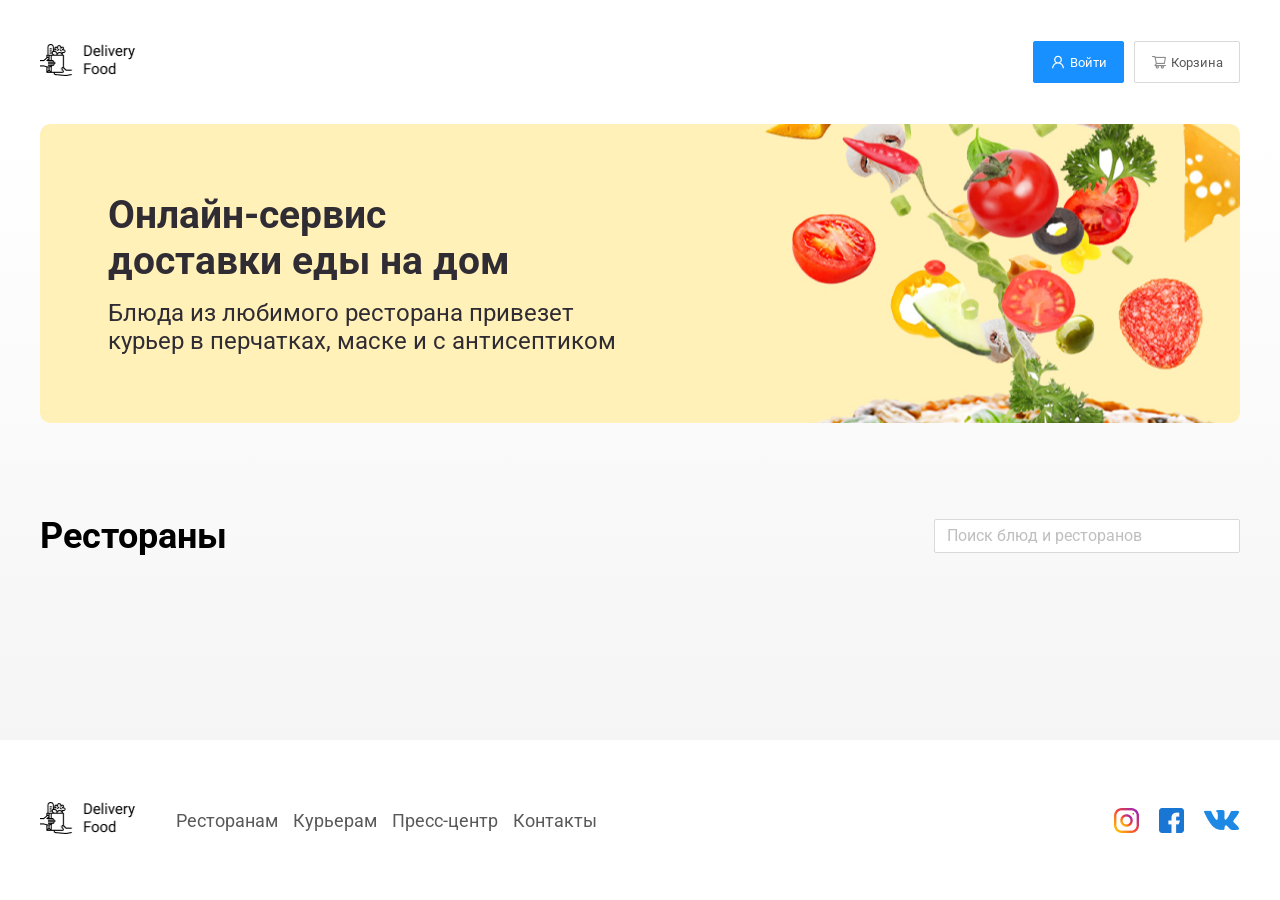
==== index.html @ e1105d30 "Initial commit" ====
<!DOCTYPE html>
<html lang="en">
<head>
    <meta charset="UTF-8">
    <meta name="viewport" content="width=device-width, initial-scale=1.0">
    <link rel="preconnect" href="https://fonts.googleapis.com">
    <link rel="preconnect" href="https://fonts.gstatic.com" crossorigin>
    <link href="https://fonts.googleapis.com/css2?family=Roboto:ital,wght@0,100..900;1,100..900&display=swap" rel="stylesheet">
    <link rel="stylesheet" href="style.css">
    <title>Delivery Food</title>
</head>
<body>
    <div class="page-wrapper">
        <header class="header">
            <div class="container">
                <div class="header-box">
                    <div class="header-logo logo">
                        <img src="./images/logo.png" alt="logo">
                    </div>
                    <div class="header-controls">
                        <button class="btn btn-primary">
                            <img src="./images/icons/user.png" alt="user">
                            Войти
                        </button>
                        <button class="btn btn-outline">
                            <img src="./images/icons/shopping-cart.png" alt="shopping-cart">
                            Корзина
                        </button>
                    </div>
                </div>
            </div>
        </header>
        <main class="main">
            <section class="banner">
                <div class="container">
                    <div class="banner-item">
                        <h2 class="banner-item-title">
                            Онлайн-сервис доставки еды на дом 
                        </h2>
                        <p class="banner-item-subtitle">
                            Блюда из любимого ресторана привезет курьер в перчатках, маске и с антисептиком
                        </p>
                    </div>
                </div>
            </section>

            <section class="products">
                <div class="container">
                    <div class="products-header">
                        <h3 class="products-header-title">
                            Рестораны
                        </h3>
                        <input 
                        type="text" 
                        class="products-header-search"
                        placeholder="Поиск блюд и ресторанов">
                    </div>
                </div>
            </section>
        </main>
        <footer class="footer">
            <div class="container">
                <div class="footer-box">
                    <div class="footer-logo logo">
                        <img src="./images/logo.png" alt="logo">
                    </div>
                    <div class="footer-nav">
                        <ul>
                            <li>Ресторанам </li>
                            <li>Курьерам</li>
                            <li>Пресс-центр</li>
                            <li>Контакты</li>
                        </ul>
                    </div>
                    <div class="footer-social">
                        <img src="./images/social/Instagram.png" alt="INST">
                        <img src="./images/social/Facebook.png" alt="FB">
                        <img src="./images/social/VK.png" alt="VK">
                    </div>
                </div>
            </div>
        </footer>
    </div>
</body>
</html>
---- style.css ----
* {
    box-sizing: border-box;
    font-family: Roboto;
    font-style: normal;
    line-height: normal;
}

body {
    margin: 0;
    padding: 0;
}

.page-wrapper {
    display: flex;
    flex-direction: column;
    min-height: 100vh;
}

.container {
    width: 100%;
    max-width: 1230px;
    height: 100%;
    margin: 0 auto;
    padding: 0 15px;
}

.btn {
    display: flex;
    padding: 8px 16px;
    align-items: center;
    gap: 4px;
    outline: none;
}

.btn-primary {
    border-radius: 2px;
    background: #1890FF;
    border: 1px solid #1890FF;
    color: #FFF;
}

.btn-outline {
    border-radius: 2px;
    border: 1px solid #D9D9D9;
    background: #FFF;
    box-shadow: 0px 0px 2px 0px rgba(0, 0, 0, 0.00);
    color: #595959;
}

.logo {
    max-width: 100px;
}

.logo img {
    width: 100%;
}


.header {
    min-height: 124px;
    display: flex;
    align-items: center;
}

.header-box {
    height: 100%;
    display: flex;
    align-items: center;
    justify-content: space-between;
}

.header-controls {
    display: flex;
    align-items: center;
    justify-content: flex-end;
    gap: 10px;
}

.main {
    flex-grow: 1;
    background: linear-gradient(180deg, rgba(245, 245, 245, 0.00) 1.04%, #F5F5F5 100%);

}

.banner {
    margin-bottom: 56px;
}

.banner-item {
    background-image: url(./images/banners/banner.jpg);
    background-repeat: no-repeat;
    background-size: cover;
    background-position: center right;
    padding: 68px;
    border-radius: 10px;
}

.banner-item-title {
    color: #302C34;
    font-weight: 700;
    font-size: 39px;
    max-width: 460px;
    margin: 0 0 15px;
}

.banner-item-subtitle {
    color: #302C34;
    font-weight: 400;
    font-size: 24px;
    max-width: 50%;
    margin: 0;
}

.products {

}

.products-header {
    display: flex;
    align-items: center;
    justify-content: space-between;
}

.products-header-title {
    color: #000;
    font-size: 36px;
    font-weight: 700;
}

.products-header-search {
    border-radius: 2px;
    border: 1px solid #D9D9D9;
    background: #FFF;
    min-width: 306px;
    height: 34px;
    padding: 5px 12px;
}

.products-header-search:focus {
    outline: none;
    border: 1px solid #D9D9D9;
}

.products-header-search::placeholder {
    color: #BFBFBF;
    font-size: 16px;
    font-weight: 400;
    line-height: 24px;
}

.footer {
    min-height: 156px;
    display: flex;
    align-items: center;
    padding: 60px 0;
}

.footer-box {
    height: 100%;
    display: flex;
    align-items: center;
    justify-content: space-between;
    gap: 36px;
    flex-wrap: wrap;
}

.footer-nav {
    flex-grow: 1;
}

.footer-nav ul {
    display: flex;
    align-items: center;
    list-style: none;
    padding: 0;
    margin: 0;
    gap: 15px;
}

.footer-nav ul li {
    color: #595959;
    font-size: 18px;
    font-weight: 400;
}

.footer-social {
    display: flex;
    align-items: center;
    justify-content: flex-end;
    gap: 20px;
}


@media (max-width: 991px) {
    .banner-item-title {
        max-width: 100%;
    }

    .banner-item-subtitle {
        max-width: 100%;
    }
}
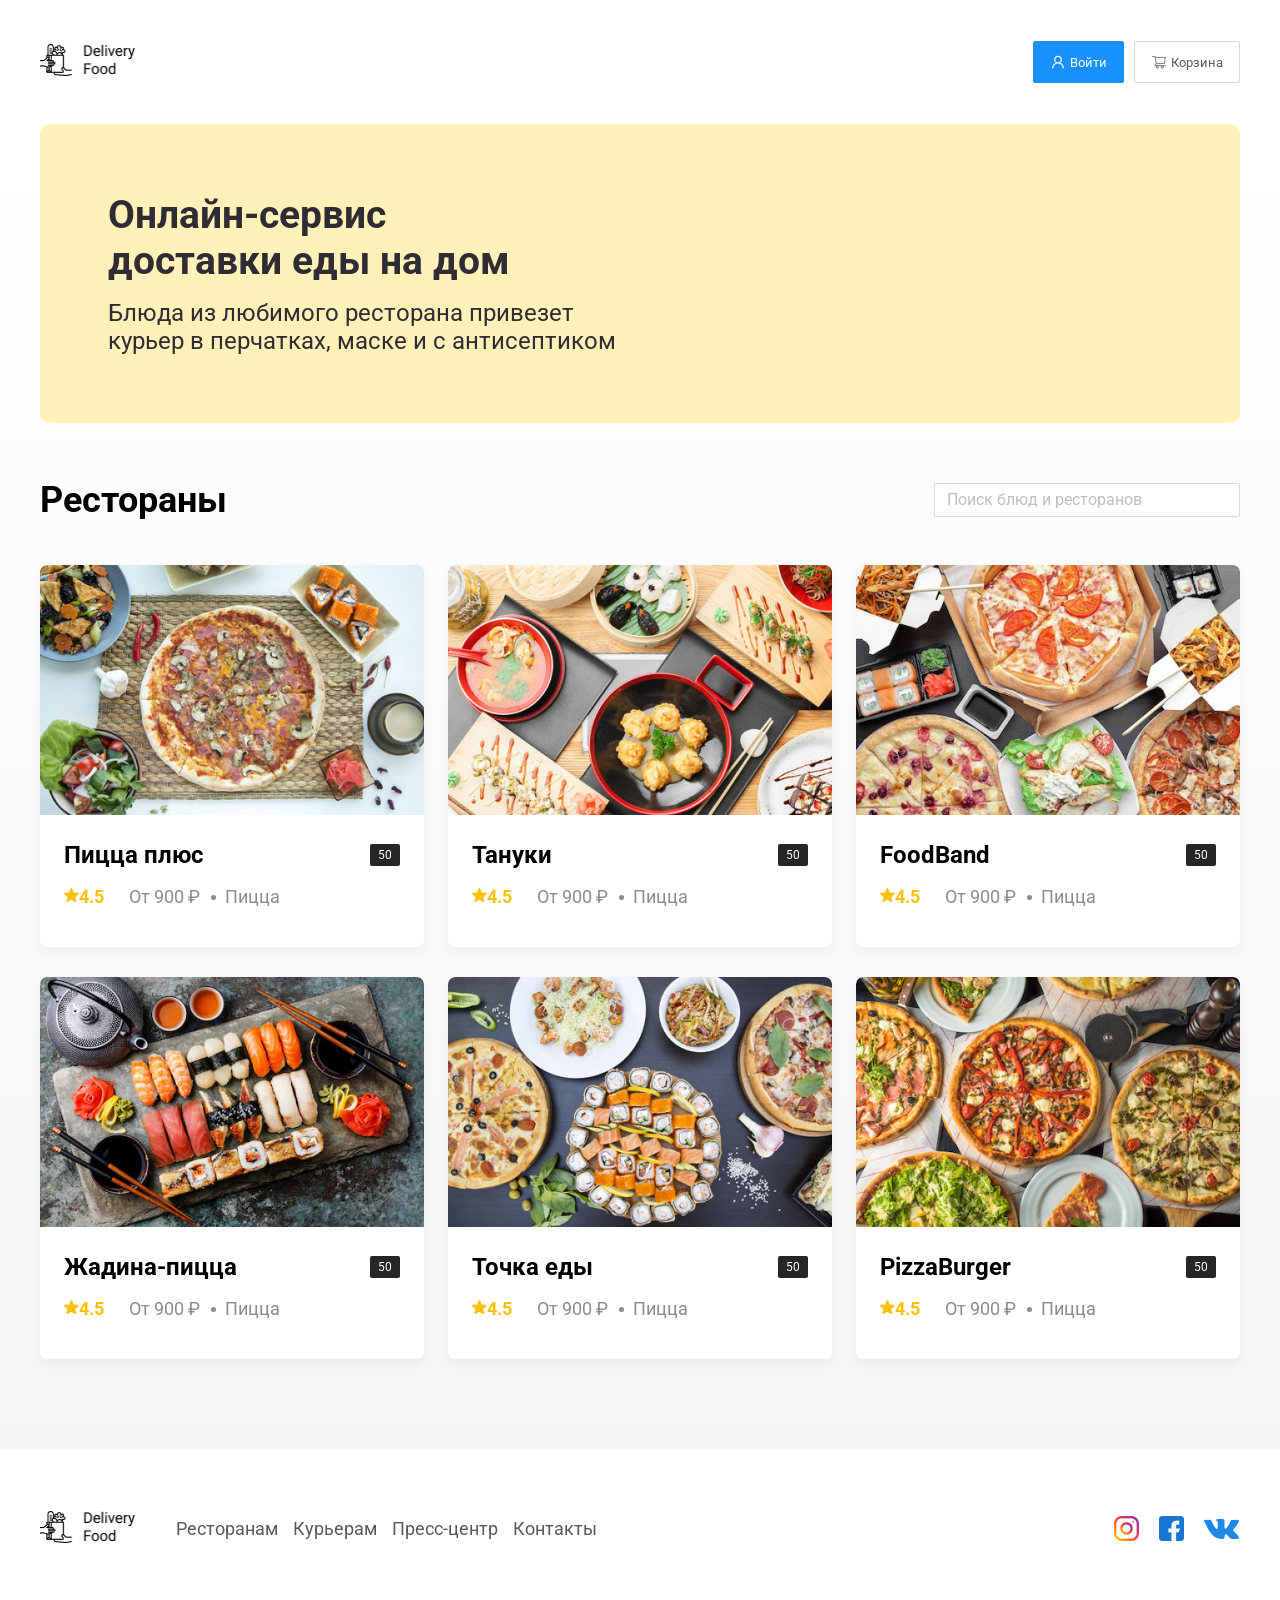
==== commit 2436e909: "added js code" ====
--- a/index.html
+++ b/index.html
@@ -1,28 +1,33 @@
 <!DOCTYPE html>
 <html lang="en">
+
 <head>
     <meta charset="UTF-8">
     <meta name="viewport" content="width=device-width, initial-scale=1.0">
     <link rel="preconnect" href="https://fonts.googleapis.com">
     <link rel="preconnect" href="https://fonts.gstatic.com" crossorigin>
-    <link href="https://fonts.googleapis.com/css2?family=Roboto:ital,wght@0,100..900;1,100..900&display=swap" rel="stylesheet">
-    <link rel="stylesheet" href="style.css">
+    <link href="https://fonts.googleapis.com/css2?family=Roboto:ital,wght@0,100..900;1,100..900&display=swap"
+        rel="stylesheet">
+    <link rel="stylesheet" href="./css/style.css">
+    <script src="./script/index.js" defer></script>
+    </script>
     <title>Delivery Food</title>
 </head>
+
 <body>
     <div class="page-wrapper">
         <header class="header">
             <div class="container">
                 <div class="header-box">
-                    <div class="header-logo logo">
+                    <a href="./index.html" class="header-logo logo">
                         <img src="./images/logo.png" alt="logo">
-                    </div>
+                    </a>
                     <div class="header-controls">
                         <button class="btn btn-primary">
                             <img src="./images/icons/user.png" alt="user">
                             Войти
                         </button>
-                        <button class="btn btn-outline">
+                        <button class="btn btn-outline" id="card-button">
                             <img src="./images/icons/shopping-cart.png" alt="shopping-cart">
                             Корзина
                         </button>
@@ -35,7 +40,7 @@
                 <div class="container">
                     <div class="banner-item">
                         <h2 class="banner-item-title">
-                            Онлайн-сервис доставки еды на дом 
+                            Онлайн-сервис доставки еды на дом
                         </h2>
                         <p class="banner-item-subtitle">
                             Блюда из любимого ресторана привезет курьер в перчатках, маске и с антисептиком
@@ -50,20 +55,217 @@
                         <h3 class="products-header-title">
                             Рестораны
                         </h3>
-                        <input 
-                        type="text" 
-                        class="products-header-search"
-                        placeholder="Поиск блюд и ресторанов">
-                    </div>
+                        <input type="text" class="products-header-search" placeholder="Поиск блюд и ресторанов">
+                    </div>
+
+                    <div class="products-wrapper" id="rests-container">
+                        <a href="./goods.html" class="products-card">
+                            <div class="products-card__image">
+                                <img src="./images/restaurants/pizza plus.jpg" alt="pizza_plus">
+                            </div>
+                            <div class="products-card__description">
+                                <div class="products-card__description-row">
+                                    <h4 class="products-card__description-title">Пицца плюс</h4>
+                                    <div class="products-card__description-badge">50 мин</div>
+
+                                </div>
+                                <div class="products-card__description-row">
+                                    <div class="products-card__description-info">
+                                        <div class="products-card__description-info-rating">
+                                            <img src="./images/icons/star.svg" alt="star">4.5
+                                        </div>
+                                        <div class="products-card__description-info-price">От 900 ₽</div>
+                                        <div class="products-card__description-info-group">Пицца</div>
+                                    </div>
+
+                                </div>
+                            </div>
+                        </a>
+
+                        <a href="./goods.html" class="products-card">
+                            <div class="products-card__image">
+                                <img src="./images/restaurants/tanuki.jpg" alt="tanuki">
+                            </div>
+                            <div class="products-card__description">
+                                <div class="products-card__description-row">
+                                    <h4 class="products-card__description-title">Тануки</h4>
+                                    <div class="products-card__description-badge">50 мин</div>
+
+                                </div>
+                                <div class="products-card__description-row">
+                                    <div class="products-card__description-info">
+                                        <div class="products-card__description-info-rating">
+                                            <img src="./images/icons/star.svg" alt="star">4.5
+                                        </div>
+                                        <div class="products-card__description-info-price">От 900 ₽</div>
+                                        <div class="products-card__description-info-group">Пицца</div>
+                                    </div>
+
+                                </div>
+                            </div>
+                        </a>
+
+                        <a href="./goods.html" class="products-card">
+                            <div class="products-card__image">
+                                <img src="./images/restaurants/foodband.jpg" alt="food_band">
+                            </div>
+                            <div class="products-card__description">
+                                <div class="products-card__description-row">
+                                    <h4 class="products-card__description-title">FoodBand</h4>
+                                    <div class="products-card__description-badge">50 мин</div>
+
+                                </div>
+                                <div class="products-card__description-row">
+                                    <div class="products-card__description-info">
+                                        <div class="products-card__description-info-rating">
+                                            <img src="./images/icons/star.svg" alt="star">4.5
+                                        </div>
+                                        <div class="products-card__description-info-price">От 900 ₽</div>
+                                        <div class="products-card__description-info-group">Пицца</div>
+                                    </div>
+
+                                </div>
+                            </div>
+                        </a>
+
+                        <a href="./goods.html" v class="products-card">
+                            <div class="products-card__image">
+                                <img src="./images/restaurants/pizza.jpg" alt="pizza">
+                            </div>
+                            <div class="products-card__description">
+                                <div class="products-card__description-row">
+                                    <h4 class="products-card__description-title">Жадина-пицца</h4>
+                                    <div class="products-card__description-badge">50 мин</div>
+
+                                </div>
+                                <div class="products-card__description-row">
+                                    <div class="products-card__description-info">
+                                        <div class="products-card__description-info-rating">
+                                            <img src="./images/icons/star.svg" alt="star">4.5
+                                        </div>
+                                        <div class="products-card__description-info-price">От 900 ₽</div>
+                                        <div class="products-card__description-info-group">Пицца</div>
+                                    </div>
+
+                                </div>
+                            </div>
+                        </a>
+
+                        <a href="./goods.html" class="products-card">
+                            <div class="products-card__image">
+                                <img src="./images/restaurants/point.jpg" alt="point">
+                            </div>
+                            <div class="products-card__description">
+                                <div class="products-card__description-row">
+                                    <h4 class="products-card__description-title">Точка еды</h4>
+                                    <div class="products-card__description-badge">50 мин</div>
+
+                                </div>
+                                <div class="products-card__description-row">
+                                    <div class="products-card__description-info">
+                                        <div class="products-card__description-info-rating">
+                                            <img src="./images/icons/star.svg" alt="star">4.5
+                                        </div>
+                                        <div class="products-card__description-info-price">От 900 ₽</div>
+                                        <div class="products-card__description-info-group">Пицца</div>
+                                    </div>
+
+                                </div>
+                            </div>
+                        </a>
+
+                        <a href="./goods.html" class="products-card">
+                            <div class="products-card__image">
+                                <img src="./images/restaurants/pizzaburger.jpg" alt="pizzaburger">
+                            </div>
+                            <div class="products-card__description">
+                                <div class="products-card__description-row">
+                                    <h4 class="products-card__description-title">PizzaBurger</h4>
+                                    <div class="products-card__description-badge">50 мин</div>
+
+                                </div>
+                                <div class="products-card__description-row">
+                                    <div class="products-card__description-info">
+                                        <div class="products-card__description-info-rating">
+                                            <img src="./images/icons/star.svg" alt="star">4.5
+                                        </div>
+                                        <div class="products-card__description-info-price">От 900 ₽</div>
+                                        <div class="products-card__description-info-group">Пицца</div>
+                                    </div>
+
+                                </div>
+                            </div>
+                        </a>
+                    </div>
+
                 </div>
             </section>
         </main>
+
+        <div class="card-modal__overlay">
+            <div class="card-modal">
+                <div class="card-modal__header">
+                    <h2 class="card-modal__header-title">Корзина</h2>
+                    <span class="card-modal__header-close">
+                        <img src="./images/icons/close.svg" alt="close">
+                    </span>
+                </div>
+
+                <div class="card-modal__body">
+                    <div class="card-item">
+                        <p class="card-item__title">Ролл угорь стандарт</p>
+                        <div class="card-item__controls">
+                            <div class="card-item__controls-price">250 ₽</div>
+                            <button class="btn btn-outline">-</button>
+                            <div class="card-item__controls-count">1</div>
+                            <button class="btn btn-outline">+</button>
+                        </div>
+                    </div>
+
+                    <div class="card-item">
+                        <p class="card-item__title">Ролл угорь стандарт</p>
+                        <div class="card-item__controls">
+                            <div class="card-item__controls-price">250 ₽</div>
+                            <button class="btn btn-outline">-</button>
+                            <div class="card-item__controls-count">1</div>
+                            <button class="btn btn-outline">+</button>
+                        </div>
+                    </div>
+
+                    <div class="card-item">
+                        <p class="card-item__title">Ролл угорь стандарт</p>
+                        <div class="card-item__controls">
+                            <div class="card-item__controls-price">250 ₽</div>
+                            <button class="btn btn-outline">-</button>
+                            <div class="card-item__controls-count">1</div>
+                            <button class="btn btn-outline">+</button>
+                        </div>
+                    </div>
+                </div>
+
+                <div class="card-modal__footer">
+                    <div class="card-modal__footer-price">
+                        1250 ₽
+                    </div>
+                    <div class="card-modal__footer-controls">
+                        <button class="btn btn-primary">
+                            Оформить заказ
+                        </button>
+                        <button class="btn btn-outline">
+                            Отмена
+                        </button>
+                    </div>
+                </div>
+
+            </div>
+        </div>
+
         <footer class="footer">
             <div class="container">
                 <div class="footer-box">
-                    <div class="footer-logo logo">
+                    <a href="./index.html" class="footer-logo logo">
                         <img src="./images/logo.png" alt="logo">
-                    </div>
+                    </a>
                     <div class="footer-nav">
                         <ul>
                             <li>Ресторанам </li>
@@ -82,4 +284,5 @@
         </footer>
     </div>
 </body>
+
 </html>
--- a/css/style.css
+++ b/css/style.css
@@ -0,0 +1,460 @@
+* {
+    box-sizing: border-box;
+    font-family: Roboto;
+    font-style: normal;
+    line-height: normal;
+}
+
+body {
+    margin: 0;
+    padding: 0;
+}
+
+.page-wrapper {
+    display: flex;
+    flex-direction: column;
+    min-height: 100vh;
+}
+
+.container {
+    width: 100%;
+    max-width: 1230px;
+    height: 100%;
+    margin: 0 auto;
+    padding: 0 15px;
+}
+
+.btn {
+    display: flex;
+    padding: 8px 16px;
+    align-items: center;
+    gap: 4px;
+    outline: none;
+    cursor: pointer;
+}
+
+.btn-primary {
+    border-radius: 2px;
+    background: #1890FF;
+    border: 1px solid #1890FF;
+    color: #FFF;
+}
+
+.btn-outline {
+    border-radius: 2px;
+    border: 1px solid #D9D9D9;
+    background: #FFF;
+    box-shadow: 0px 0px 2px 0px rgba(0, 0, 0, 0.00);
+    color: #595959;
+}
+
+.logo {
+    max-width: 100px;
+}
+
+.logo img {
+    width: 100%;
+}
+
+.header {
+    min-height: 124px;
+    display: flex;
+    align-items: center;
+}
+
+.header-box {
+    height: 100%;
+    display: flex;
+    align-items: center;
+    justify-content: space-between;
+}
+
+.header-controls {
+    display: flex;
+    align-items: center;
+    justify-content: flex-end;
+    gap: 10px;
+}
+
+.main {
+    flex-grow: 1;
+    background: linear-gradient(180deg, rgba(245, 245, 245, 0.00) 1.04%, #F5F5F5 100%);
+
+}
+
+.banner {
+    margin-bottom: 56px;
+}
+
+.banner-item {
+    background-image: url(./images/banners/banner-img.png);
+    background-repeat: no-repeat;
+    background-size: contain;
+    background-position: center right;
+    padding: 68px;
+    border-radius: 10px;
+    background-color: #fff1b8;
+}
+
+.banner-item-title {
+    color: #302C34;
+    font-weight: 700;
+    font-size: 39px;
+    max-width: 460px;
+    margin: 0 0 15px;
+}
+
+.banner-item-subtitle {
+    color: #302C34;
+    font-weight: 400;
+    font-size: 24px;
+    max-width: 50%;
+    margin: 0;
+}
+
+.products-header {
+    display: flex;
+    align-items: center;
+    justify-content: space-between;
+    flex-wrap: wrap;
+    gap: 24px;
+}
+
+.products-header-title {
+    color: #000;
+    font-size: 36px;
+    font-weight: 700;
+    margin: 0;
+}
+
+.products-header-search {
+    border-radius: 2px;
+    border: 1px solid #D9D9D9;
+    background: #FFF;
+    min-width: 306px;
+    height: 34px;
+    padding: 5px 12px;
+}
+
+.products-header-search:focus {
+    outline: none;
+    border: 1px solid #D9D9D9;
+}
+
+.products-header-search::placeholder {
+    color: #BFBFBF;
+    font-size: 16px;
+    font-weight: 400;
+    line-height: 24px;
+}
+
+.products-wrapper {
+    margin: 44px 0 90px;
+    display: flex;
+    flex-wrap: wrap;
+    row-gap: 30px;
+    column-gap: 24px;
+}
+
+.products-card {
+    width: calc((100% - 48px) /3);
+    border-radius: 7px;
+    background: #FFF;
+    box-shadow: 0px 4px 12px 0px rgba(0, 0, 0, 0.05);
+    overflow: hidden;
+    text-decoration: none;
+}
+
+.products-card__image {
+    width: 100%;
+}
+
+.products-card__image img {
+    width: 100%;
+}
+
+.products-card__description {
+    padding: 20px 24px 34px;
+}
+
+.products-card__description-row {
+    display: flex;
+    align-items: center;
+    justify-content: space-between;
+}
+
+.products-card__description-row:not(:last-child) {
+    margin-bottom: 10px;
+}
+
+.products-card__description-title {
+    color: #000;
+    font-size: 24px;
+    font-weight: 700;
+    line-height: 32px;
+    margin: 0;
+}
+
+.products-card__description-badge {
+    color: #fff;
+    font-size: 12px;
+    font-weight: 400;
+    line-height: 20px;
+    border-radius: 2px;
+    background: #262626;
+    padding: 1px 8px;
+}
+
+.products-card__description-info {
+    display: flex;
+    align-items: center;
+    justify-content: flex-start;
+    flex-wrap: wrap;
+    row-gap: 25px;
+    column-gap: 25px;
+}
+
+.products-card__description-info-rating {
+    color: #FFC107;
+    font-size: 18px;
+    font-weight: 700;
+    line-height: 32px;
+}
+
+.products-card__description-info-price {
+    color: #8c8c8c;
+    font-size: 18px;
+    font-weight: 400;
+    line-height: 32px;
+}
+
+.products-card__description-info-group {
+    color: #8c8c8c;
+    font-size: 18px;
+    font-weight: 400;
+    line-height: 32px;
+    position: relative;
+}
+
+.products-card__description-info-group::before {
+    content: '';
+    display: block;
+    width: 5px;
+    height: 5px;
+    border-radius: 50%;
+    background-color: #8c8c8c;
+    position: absolute;
+    left: -14px;
+    top: 14px;
+}
+
+.products-card__description-name {
+    margin: 0;
+    color: #000;
+    font-size: 24px;
+    font-weight: 400;
+    line-height: 32px;
+}
+
+.products-card__description-text {
+    margin: 0;
+    color: #BCBCBC;
+    font-size: 18px;
+    font-weight: 400;
+}
+
+.products-card__description-controls {
+    display: flex;
+    align-items: center;
+    justify-content: flex-start;
+    flex-wrap: wrap;
+    row-gap: 10px;
+    column-gap: 30px;
+}
+
+.products-card__description-controls-price {
+    color: #000;
+    font-size: 20px;
+    font-weight: 700;
+    line-height: 32px;
+}
+
+.footer {
+    min-height: 156px;
+    display: flex;
+    align-items: center;
+    padding: 60px 0;
+}
+
+.footer-box {
+    height: 100%;
+    display: flex;
+    align-items: center;
+    justify-content: space-between;
+    gap: 36px;
+    flex-wrap: wrap;
+}
+
+.footer-nav {
+    flex-grow: 1;
+}
+
+.footer-nav ul {
+    display: flex;
+    align-items: center;
+    list-style: none;
+    padding: 0;
+    margin: 0;
+    gap: 15px;
+}
+
+.footer-nav ul li {
+    color: #595959;
+    font-size: 18px;
+    font-weight: 400;
+}
+
+.footer-social {
+    display: flex;
+    align-items: center;
+    justify-content: flex-end;
+    gap: 20px;
+}
+
+.card-modal__overlay {
+    display: none;
+    position: fixed;
+    top: 0;
+    right: 0;
+    bottom: 0;
+    left: 0;
+    background: rgba(0, 0, 0, 0.40);
+
+    align-items: center;
+    justify-content: center;
+}
+
+.card-modal__overlay.open {
+    display: flex;
+}
+
+.card-modal {
+    width: 100%;
+    max-width: 780px;
+    padding: 40px 45px;
+    border-radius: 5px;
+    background: #FFF;
+}
+
+.card-modal__header {
+    display: flex;
+    align-items: center;
+    justify-content: space-between;
+    margin-bottom: 48px;
+}
+
+.card-modal__header-title {
+    color: #000;
+    font-size: 36px;
+    font-weight: 700;
+    margin: 0;
+}
+
+.card-modal__header-close {
+    cursor: pointer;
+}
+
+.card-modal__footer {
+    display: flex;
+    align-items: center;
+    justify-content: space-between;
+    flex-wrap: wrap;
+    gap: 10px;
+    margin-top: 50px;
+}
+
+.card-modal__footer-price {
+    border-radius: 5px;
+    background: #262626;
+    color: #FAFAFA;
+    font-size: 20px;
+    font-weight: 700;
+    padding: 15px 20px;
+}
+
+.card-modal__footer-controls {
+    display: flex;
+    align-items: center;
+    gap: 10px;
+}
+
+.card-item {
+    display: flex;
+    align-items: center;
+    justify-content: space-between;
+    flex-wrap: wrap;
+    gap: 10px;
+}
+
+.card-item:not(:last-child) {
+    padding-bottom: 10px;
+    margin-bottom: 10px;
+    border-bottom: 1px solid #D9D9D9;
+}
+
+.card-item__title {
+    color: #000;
+    font-size: 18px;
+    font-weight: 400;
+    line-height: 32px;
+    margin: 0;
+}
+
+.card-item__controls {
+    display: flex;
+    align-items: center;
+}
+
+.card-item__controls-price {
+    margin-right: 47px;
+    color: #000;
+    font-size: 20px;
+    font-weight: 700;
+    line-height: 32px;
+}
+
+.card-item__controls button {
+    border: 1px solid #40A9FF;
+    color: #40a9ff;
+}
+
+.card-item__controls-count {
+    margin-left: 15px;
+    margin-right: 15px;
+}
+
+
+
+@media (max-width: 991px) {
+    .banner-item {
+        background-image: none;
+    }
+
+    .banner-item-title {
+        max-width: 100%;
+    }
+
+    .banner-item-subtitle {
+        max-width: 100%;
+    }
+
+    .products-card {
+        width: calc((100% - 24px) / 2);
+    }
+
+@media (max-width: 768px) {
+    .products-card {
+        width: 100%;
+    }
+    }
+}
